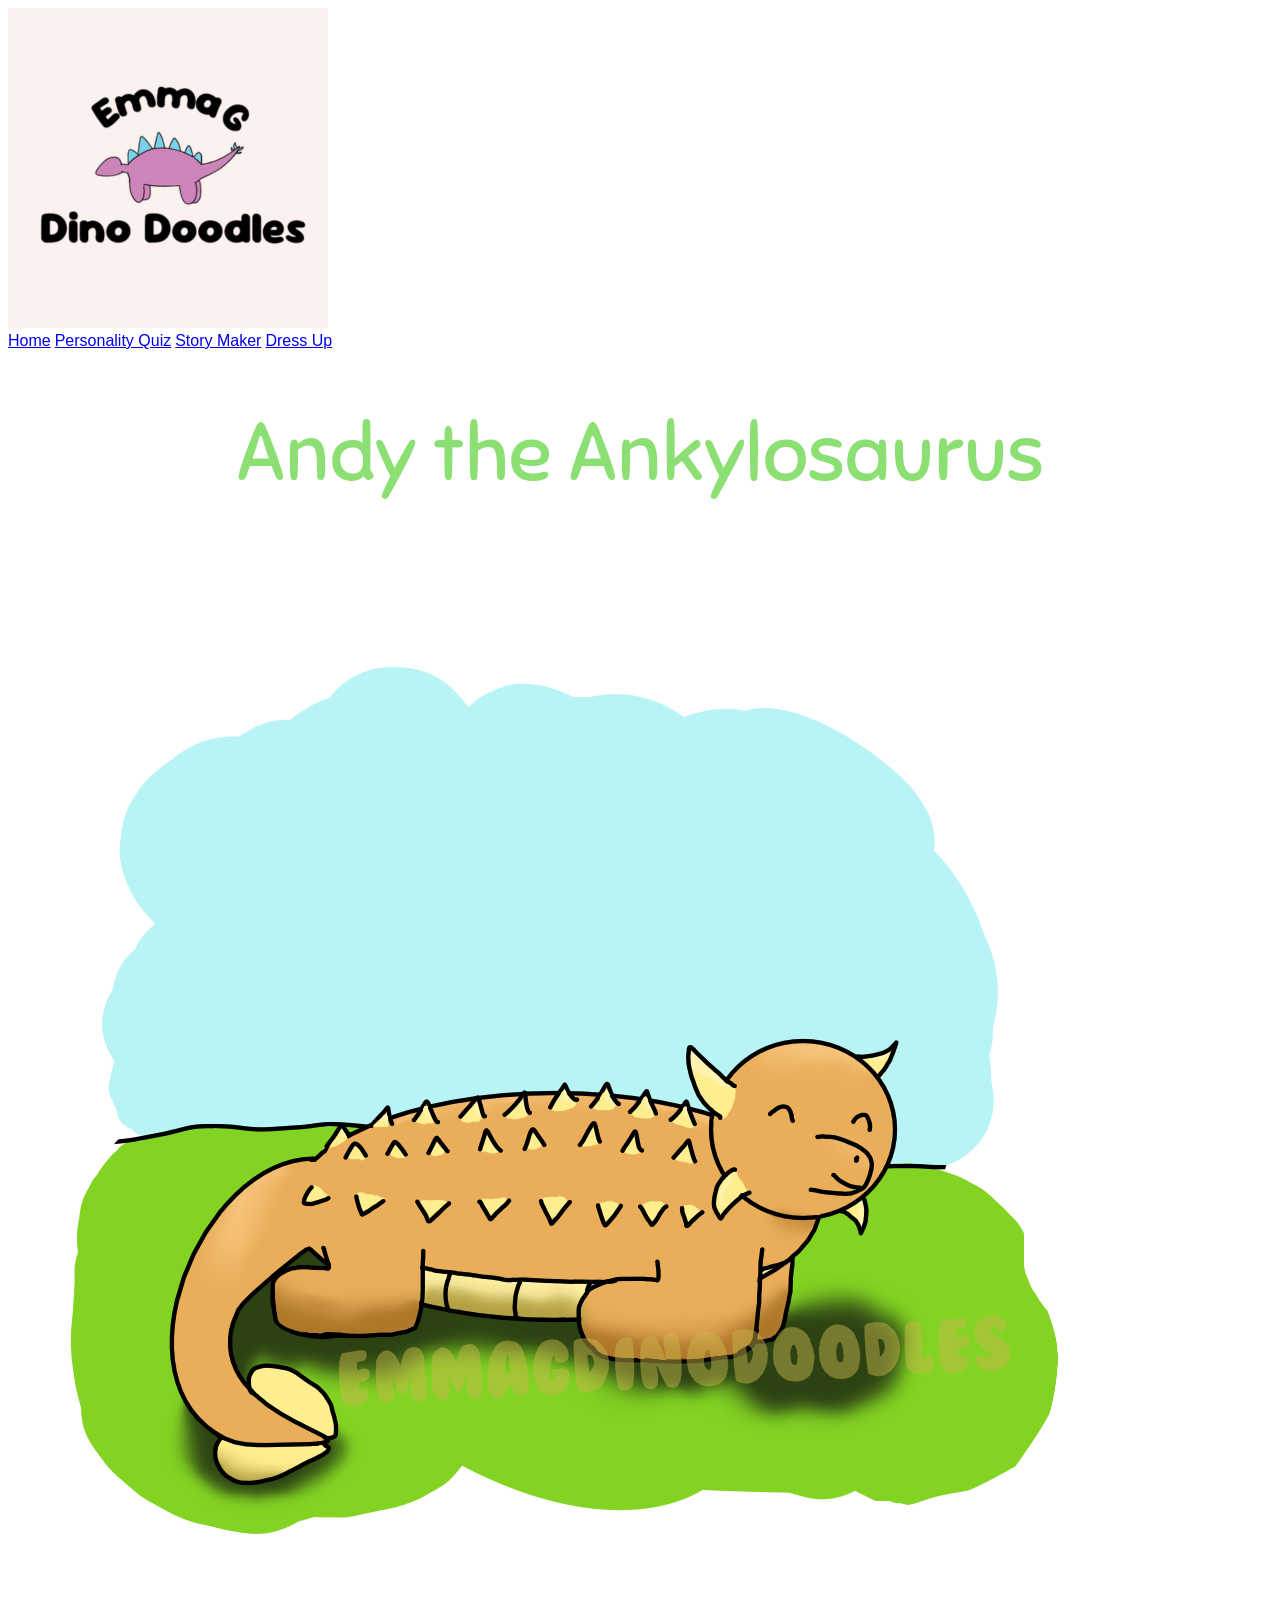
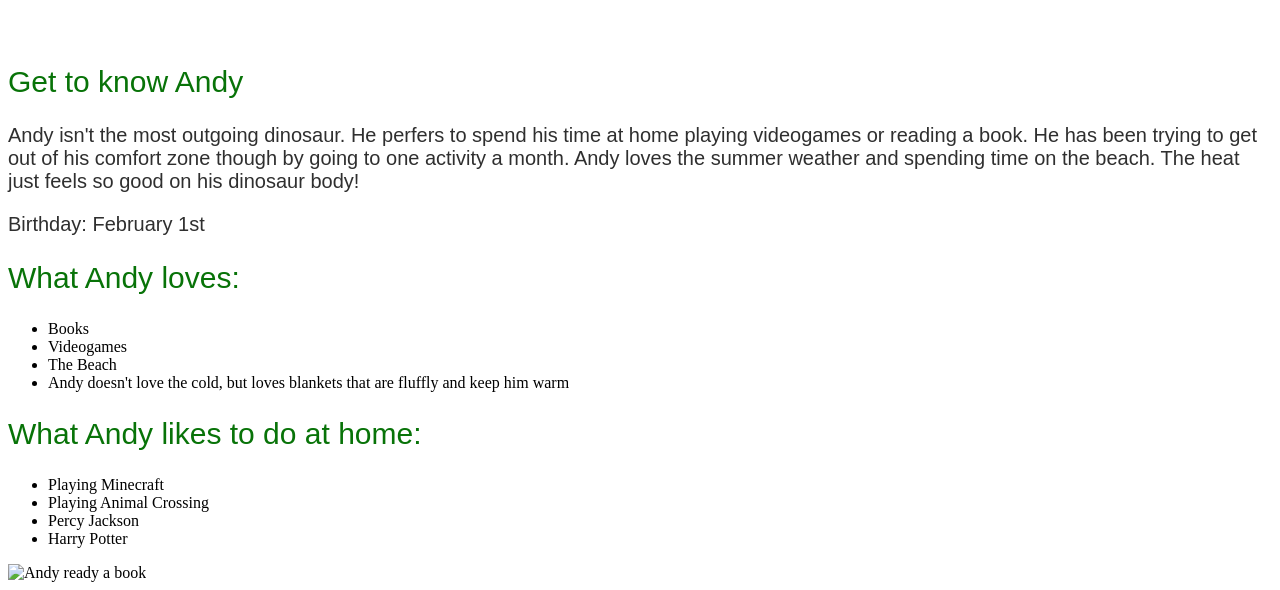
==== Andy.html @ 6ce1e7d9 "Add files via upload" ====
<!DOCTYPE html>
<head>
    <title>Andy</title>
    <meta charset="UTF-8">
    <link rel="preconnect" href="https://fonts.googleapis.com">
    <link rel="preconnect" href="https://fonts.gstatic.com" crossorigin>
    <link href="https://fonts.googleapis.com/css2?family=Sniglet:wght@400;800&display=swap" rel="stylesheet">
    <meta name="viewport" content="width=device-width, initial-scale=1.0">
    <link rel="stylesheet" href="style.css">
</head>

<body>
    <header class="site-header">
    <a class="logo" href="index.html"><img src="Cream.png" alt="Emma G Dino Doodles logo"></a>

    <nav class="main-nav" aria-label="Main navigation">
      <a href="index.html">Home</a>
      <a href="quiz.html">Personality Quiz</a>
      <a href="#" aria-disabled="true">Story Maker</a>
      <a href="#" aria-disabled="true">Dress Up</a>
    </nav>
  </header>
  <h1>Andy the Ankylosaurus</h1>
  <img src="Andy.png" alt="Andy the Ankylosaurus">
  <h2>Get to know Andy</h2>
  <p>Andy isn't the most outgoing dinosaur. He perfers to spend his time at home playing videogames or reading a book. 
    He has been trying to get out of his comfort zone though by going to one activity a month. 
    Andy loves the summer weather and spending time on the beach. 
    The heat just feels so good on his dinosaur body!</p>

  <p>Birthday: February 1st</p>

  <h2>What Andy loves:</h2>
  <ul>
    <li>Books</li>
    <li>Videogames</li>
    <li>The Beach</li>
    <li>Andy doesn't love the cold, but loves blankets that are fluffly and keep him warm</li>
  </ul>

  <h2>What Andy likes to do at home:</h2>
  <ul>
    <li>Playing Minecraft</li>
    <li>Playing Animal Crossing</li>
    <li>Percy Jackson</li>
    <li>Harry Potter</li>
  </ul>

  <img src="_blank" alt="Andy ready a book">

</body>
---- style.css ----
h1{
  font-family: "Sniglet", sans-serif;
  font-weight: 400;
  color: rgb(139, 223, 115);
  text-align: center;
  font-size: 80px;
}
h2{
  font-family: "Singlet", sans-serif;
  font-weight: 400;
  color: rgb(8, 115, 8);
  font-size: 30px;
}

p{
  font-family: Arial, Helvetica, sans-serif;
  font-size: 20px;
  color: rgb(47, 47, 47);
  
}

a{
  font-family: Arial, Helvetica, sans-serif;
}

.logo{
  width: 70px;
  height: auto;
}
.header{
  display: flex;
  align-items: center;
  gap: 15px;
}

.dino_images{
  width: 270px;
  height: auto;
}

.character-grid{
  display: grid;
  grid-template-columns: repeat(3, 1fr);
  gap: 30px
}

.character-grid a{
  display: flex;
  flex-direction: column;
  align-items: center;
  text-decoration: none;
}

.character-grid h3{
  margin-top: 10px;
  text-align: center;
}

fieldset label{
  display: flex;
  align-items: center;
  gap: 8px;
  margin-bottom: 10px;
  cursor: pointer;
  font-family: Arial, Helvetica, sans-serif;
  font-size: 15px;
  color: rgb(47, 47, 47);
}

fieldset input[type="radio"] {
  margin: 0;
}

.question-text{
  font-family: Arial, Helvetica, sans-serif;
  font-size: 20px;
  color: rgb(8, 115, 8);
}

.question-number{
  font-family: Arial, Helvetica, sans-serif;
  font-size: 20px;
  color: rgb(8, 115, 8);
}

button{
  width: 200px;
  height: 50px;
  background-color: rgb(139, 223, 115);
  color: white;
  font-family: Arial, Helvetica, sans-serif;
  font-size: 15px;
  border-radius: 999px;
  border: none;

}
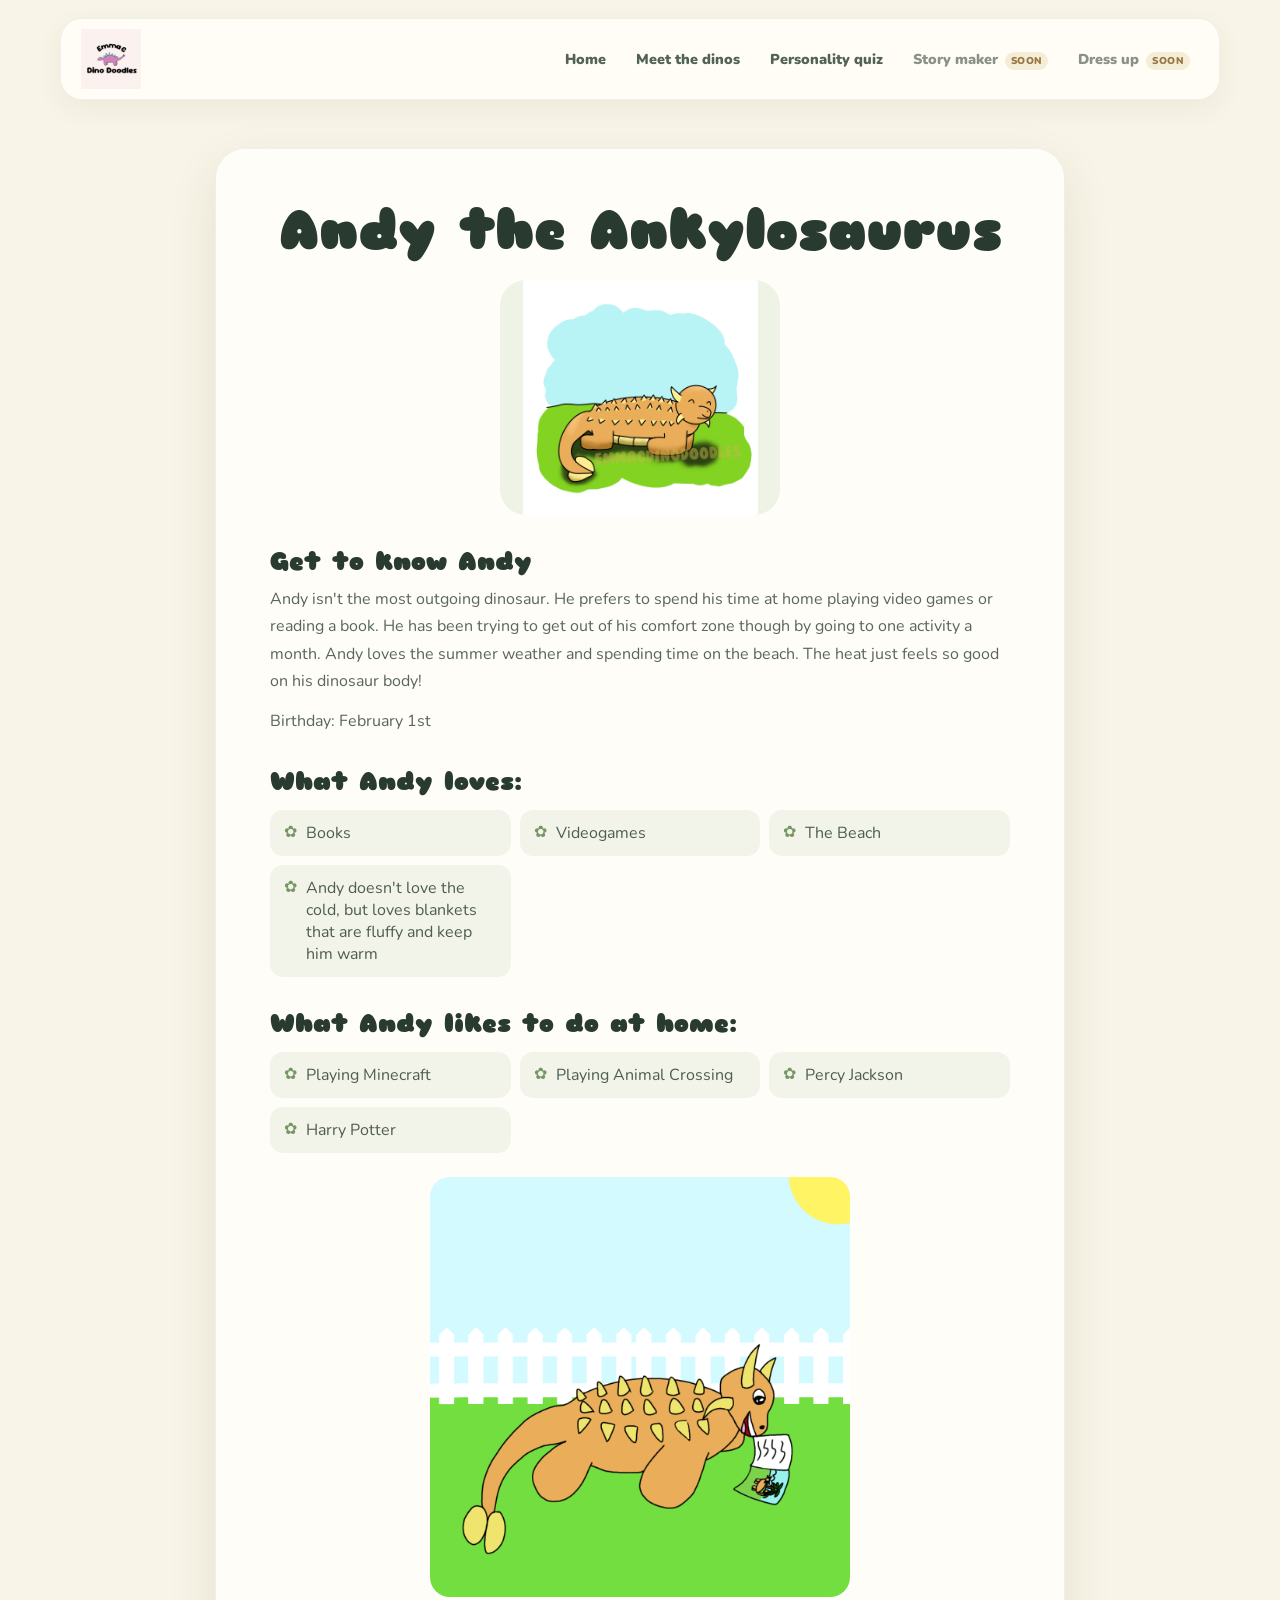
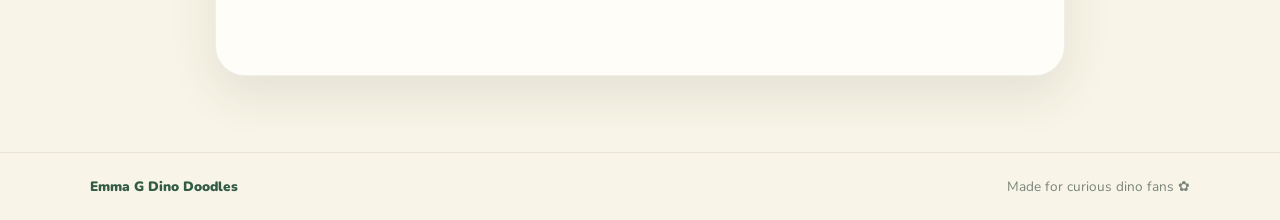
==== commit c566eabb: "updated pretty version updated pretty version" ====
--- a/Andy.html
+++ b/Andy.html
@@ -1,29 +1,32 @@
 <!DOCTYPE html>
+<html lang="en">
 <head>
-    <title>Andy</title>
-    <meta charset="UTF-8">
-    <link rel="preconnect" href="https://fonts.googleapis.com">
-    <link rel="preconnect" href="https://fonts.gstatic.com" crossorigin>
-    <link href="https://fonts.googleapis.com/css2?family=Sniglet:wght@400;800&display=swap" rel="stylesheet">
-    <meta name="viewport" content="width=device-width, initial-scale=1.0">
-    <link rel="stylesheet" href="style.css">
+  <meta charset="UTF-8">
+  <meta name="viewport" content="width=device-width, initial-scale=1.0">
+  <meta name="theme-color" content="#f8f4e7">
+  <meta name="description" content="Meet the Emma G Dino Doodles crew and find the dinosaur that matches your vibe.">
+  <link rel="preconnect" href="https://fonts.googleapis.com">
+  <link rel="preconnect" href="https://fonts.gstatic.com" crossorigin>
+  <link href="https://fonts.googleapis.com/css2?family=Nunito:wght@400;600;700;800;900&family=Sniglet:wght@400;800&display=swap" rel="stylesheet">
+  <link rel="stylesheet" href="style.css">
+  <title>Andy | Dino World</title>
 </head>
-
 <body>
-    <header class="site-header">
-    <a class="logo" href="index.html"><img src="Cream.png" alt="Emma G Dino Doodles logo"></a>
-
-    <nav class="main-nav" aria-label="Main navigation">
-      <a href="index.html">Home</a>
-      <a href="quiz.html">Personality Quiz</a>
-      <a href="#" aria-disabled="true">Story Maker</a>
-      <a href="#" aria-disabled="true">Dress Up</a>
-    </nav>
-  </header>
+<header class="site-header">
+  <a class="brand" href="index.html" aria-label="Emma G Dino Doodles home"><img src="Cream.png" alt="Emma G Dino Doodles"></a>
+  <nav class="main-nav" aria-label="Main navigation">
+    <a href="index.html">Home</a>
+    <a href="dinos.html">Meet the dinos</a>
+    <a href="quiz.html">Personality quiz</a>
+    <span class="nav-soon">Story maker <span>Soon</span></span>
+    <span class="nav-soon">Dress up <span>Soon</span></span>
+  </nav>
+</header>
+<main class="profile-main"><article class="profile-card">
   <h1>Andy the Ankylosaurus</h1>
   <img src="Andy.png" alt="Andy the Ankylosaurus">
   <h2>Get to know Andy</h2>
-  <p>Andy isn't the most outgoing dinosaur. He perfers to spend his time at home playing videogames or reading a book. 
+  <p>Andy isn't the most outgoing dinosaur. He prefers to spend his time at home playing video games or reading a book. 
     He has been trying to get out of his comfort zone though by going to one activity a month. 
     Andy loves the summer weather and spending time on the beach. 
     The heat just feels so good on his dinosaur body!</p>
@@ -35,7 +38,7 @@
     <li>Books</li>
     <li>Videogames</li>
     <li>The Beach</li>
-    <li>Andy doesn't love the cold, but loves blankets that are fluffly and keep him warm</li>
+    <li>Andy doesn't love the cold, but loves blankets that are fluffy and keep him warm</li>
   </ul>
 
   <h2>What Andy likes to do at home:</h2>
@@ -46,6 +49,10 @@
     <li>Harry Potter</li>
   </ul>
 
-  <img src="_blank" alt="Andy ready a book">
+  <img class="profile-extra-image" src="Andy reading.png" alt="Andy reading a book">
 
-</body>+
+</article></main>
+<footer class="site-footer"><a href="index.html">Emma G Dino Doodles</a><span>Made for curious dino fans <span aria-hidden="true">✿</span></span></footer>
+</body>
+</html>
--- a/style.css
+++ b/style.css
@@ -1,98 +1,131 @@
-
-
-h1{
-  font-family: "Sniglet", sans-serif;
-  font-weight: 400;
-  color: rgb(139, 223, 115);
-  text-align: center;
-  font-size: 80px;
+:root {
+  color-scheme: light;
+  --ink: #293b31;
+  --muted: #65746a;
+  --forest: #315b45;
+  --leaf: #6f9661;
+  --cream: #f8f4e7;
+  --paper: #fffdf7;
+  --line: #e8e3d2;
+  --gold: #efbb54;
+  --shadow: 0 18px 48px rgba(52, 70, 51, .10);
+  font-family: "Nunito", sans-serif;
+  color: var(--ink);
+  background: var(--cream);
 }
-h2{
-  font-family: "Singlet", sans-serif;
-  font-weight: 400;
-  color: rgb(8, 115, 8);
-  font-size: 30px;
+* { box-sizing: border-box; }
+html { scroll-behavior: smooth; }
+body { min-height: 100vh; margin: 0; background: var(--cream); color: var(--ink); }
+a { color: inherit; }
+h1, h2, h3 { margin-top: 0; color: var(--ink); font-family: "Sniglet", "Nunito", sans-serif; }
+p { line-height: 1.7; }
+.site-header {
+  position: relative; z-index: 2; display: flex; align-items: center; justify-content: space-between; gap: 24px;
+  width: min(1160px, calc(100% - 40px)); margin: 18px auto 0; padding: 10px 16px 10px 20px;
+  border: 1px solid rgba(49,91,69,.08); border-radius: 22px; background: rgba(255,253,247,.96);
+  box-shadow: 0 8px 28px rgba(50,65,48,.06);
 }
-
-p{
-  font-family: Arial, Helvetica, sans-serif;
-  font-size: 20px;
-  color: rgb(47, 47, 47);
-  
+.brand { display: inline-flex; flex: 0 0 auto; align-items: center; }
+.brand img { display: block; width: auto; max-width: 195px; max-height: 60px; object-fit: contain; }
+.main-nav { display: flex; flex-wrap: wrap; align-items: center; justify-content: flex-end; gap: 4px; }
+.main-nav a, .nav-soon { padding: 11px 13px; border-radius: 999px; color: #526257; font-size: .9rem; font-weight: 900; text-decoration: none; white-space: nowrap; }
+.main-nav a { transition: background .2s, color .2s, transform .2s; }
+.main-nav a:hover, .main-nav a:focus-visible { transform: translateY(-1px); outline: none; background: #eff3e6; color: var(--forest); }
+.nav-soon { color: #899188; cursor: default; }
+.nav-soon span { margin-left: 3px; padding: 2px 6px; border-radius: 999px; background: #f5edd8; color: #987642; font-size: .62rem; letter-spacing: .04em; text-transform: uppercase; }
+main { width: min(1100px, calc(100% - 40px)); margin: 0 auto; }
+.welcome-hero { display: grid; min-height: 455px; grid-template-columns: 1.05fr .95fr; align-items: center; gap: 55px; padding: 70px 24px 64px; }
+.hero-copy { max-width: 540px; }
+.eyebrow, .card-kicker { margin: 0 0 13px; color: #6d8c5c; font-size: .76rem; font-weight: 900; letter-spacing: .13em; text-transform: uppercase; }
+.welcome-hero h1 { margin: 0 0 22px; font-size: clamp(2.8rem, 5vw, 4.55rem); letter-spacing: -.035em; line-height: .99; }
+.welcome-hero h1 span { color: #72955c; }
+.hero-copy > p:not(.eyebrow):not(.hero-note) { max-width: 470px; margin: 0 0 25px; color: #627066; font-size: 1.08rem; }
+.button { display: inline-flex; min-height: 52px; align-items: center; justify-content: center; gap: 14px; padding: 0 23px; border: 0; border-radius: 999px; background: var(--forest); box-shadow: 0 8px 18px rgba(49,91,69,.18); color: #fff; cursor: pointer; font: 900 1rem "Nunito", sans-serif; text-decoration: none; transition: transform .18s, box-shadow .18s, background .18s; }
+.button:hover, .button:focus-visible { transform: translateY(-2px); outline: 3px solid rgba(111,157,102,.25); background: #264c39; box-shadow: 0 12px 24px rgba(49,91,69,.22); }
+.hero-note { margin: 12px 0 0 8px; color: #829086; font-size: .82rem; font-weight: 700; }
+.sun { position: absolute; top: 13%; right: 16%; width: 87px; height: 87px; border-radius: 50%; background: #f2c561; box-shadow: 0 0 0 14px rgba(242,197,97,.16); }
+.hill { position: absolute; border-radius: 50% 50% 0 0; }
+.hill-back { bottom: -40px; left: -12%; width: 125%; height: 180px; transform: rotate(-7deg); background: #bdd29b; }
+.hill-front { bottom: -49px; left: -6%; width: 125%; height: 130px; transform: rotate(6deg); background: #86ad72; }
+.hero-dino { position: absolute; z-index: 1; filter: drop-shadow(0 11px 7px rgba(60,83,46,.16)); }
+.hero-dino-one { bottom: 18px; left: 15%; transform: rotate(-5deg); font-size: clamp(7rem, 15vw, 11.5rem); }
+.hero-dino-two { right: 9%; bottom: 36px; transform: scaleX(-1) rotate(-7deg); font-size: clamp(5.6rem, 12vw, 8rem); }
+.hero-photo {
+  position: relative;
+  display: block;
+  width: 100%;
+  max-width: 450px;
+  max-height: 380px;
+  height: auto;
+  justify-self: center;
+  align-self: center;
+  object-fit: contain;
+  border-radius: 20px;
 }
-
-a{
-  font-family: Arial, Helvetica, sans-serif;
+.sparkle { position: absolute; z-index: 1; color: #fff9dd; font-size: 2rem; }.sparkle-one { top: 20%; left: 14%; }.sparkle-two { top: 40%; right: 21%; color: #e69480; }
+.feature-section, .character-section { padding: 44px 0 58px; }
+.section-heading { max-width: 650px; margin: 0 auto 30px; text-align: center; }
+.section-heading h1, .section-heading h2 { margin: 0 0 9px; font-size: clamp(2rem, 3.2vw, 2.8rem); line-height: 1.1; }
+.section-heading > p:last-child { margin: 0; color: var(--muted); }
+.feature-grid { display: grid; grid-template-columns: repeat(3,1fr); gap: 18px; }
+.feature-card { position: relative; min-height: 258px; padding: 27px 25px 24px; border: 1px solid rgba(49,91,69,.07); border-radius: 23px; background: var(--paper); box-shadow: 0 10px 30px rgba(52,70,51,.055); }
+.feature-quiz { background: #f1f5e8; }.feature-story { background: #f5f0df; }.feature-dress { background: #f6ece5; }
+.feature-icon { display: grid; width: 43px; height: 43px; place-items: center; border-radius: 15px; background: rgba(255,255,255,.78); color: var(--forest); font-size: 1.4rem; font-weight: 900; }
+.card-kicker { margin: 17px 0 5px; font-size: .68rem; }
+.feature-card h3 { margin: 0 0 8px; font-size: 1.38rem; }
+.feature-card > p:not(.card-kicker) { min-height: 52px; margin: 0 0 14px; color: var(--muted); font-size: .93rem; line-height: 1.55; }
+.text-link { color: var(--forest); font-size: .9rem; font-weight: 900; text-decoration: none; }.text-link:hover { text-decoration: underline; text-underline-offset: 3px; }.disabled-link { color: #788278; font-size: .82rem; }
+.character-section { padding-top: 54px; border-top: 1px solid var(--line); }
+.character-grid { display: grid; grid-template-columns: repeat(3,1fr); gap: 17px; }
+.character-tile { --tile: #edf2df; display: flex; min-height: 205px; flex-direction: column; align-items: center; padding: 16px 12px 19px; border: 1px solid rgba(49,91,69,.07); border-radius: 22px; background: var(--tile); text-align: center; text-decoration: none; transition: transform .2s, box-shadow .2s; }
+.character-tile:hover, .character-tile:focus-visible { transform: translateY(-4px) rotate(-.5deg); outline: 3px solid rgba(111,157,102,.24); box-shadow: var(--shadow); }
+.tile-green{--tile:#e8f0dc}.tile-blue{--tile:#e7f1ef}.tile-pink{--tile:#f6e9e3}.tile-yellow{--tile:#f5efd9}.tile-peach{--tile:#f6e9dc}.tile-lilac{--tile:#eeebf5}.tile-mint{--tile:#e5f0e6}.tile-sky{--tile:#e4eef5}.tile-rose{--tile:#f4e8e8}
+.tile-emoji { display: grid; min-height: 116px; place-items: center; font-size: 5.3rem; line-height: 1; filter: drop-shadow(0 6px 4px rgba(50,70,50,.1)); }
+.dino-image { display: none; width: 122px; height: 116px; object-fit: contain; }
+.character-tile:has(.dino-image[src]:not([hidden])) .dino-image { display: block; }
+.character-tile:has(.dino-image[src]:not([hidden])) .tile-emoji { display: none; }
+.dino-image[hidden] { display: none !important; }
+.character-name { font: 800 1.18rem "Sniglet", sans-serif; }.character-kind { margin-top: 2px; color: #6d7b70; font-size: .79rem; font-weight: 700; }
+.site-footer { display: flex; justify-content: space-between; gap: 20px; padding: 24px max(24px,calc((100% - 1100px)/2)); border-top: 1px solid var(--line); color: #79857b; font-size: .85rem; }
+.site-footer a { color: var(--forest); font-weight: 900; text-decoration: none; }
+/* Dinosaur bios */
+.profile-main { max-width: 850px; padding: 48px 0 76px; }
+.profile-card { padding: clamp(26px,5vw,54px); border: 1px solid rgba(49,91,69,.08); border-radius: 30px; background: var(--paper); box-shadow: var(--shadow); }
+.profile-card h1 { margin: 0 0 20px; font-size: clamp(2.25rem,5vw,3.4rem); line-height: 1.05; text-align: center; }
+.profile-card > img:first-of-type, .profile-art { display: grid; width: min(100%,280px); height: 235px; place-items: center; margin: 0 auto 24px; border-radius: 26px; background: #eef3e5; object-fit: contain; }
+.profile-art { font-size: 8rem; }
+.profile-card h2 { margin: 31px 0 9px; font-size: 1.55rem; }
+.profile-card p { margin: 0 0 13px; color: #58665c; }
+.profile-card ul { display: grid; grid-template-columns: repeat(auto-fit,minmax(190px,1fr)); gap: 9px; margin: 13px 0 24px; padding: 0; list-style: none; }
+.profile-card li { position: relative; padding: 12px 15px 12px 36px; border-radius: 13px; background: #f2f4e9; color: #4e5d51; }
+.profile-card li::before { position: absolute; top: 11px; left: 14px; color: #769664; content: "✿"; }
+.profile-card > img:not(:first-of-type), .profile-extra-image { display: block; max-width: 100%; max-height: 420px; margin: 24px auto; border-radius: 20px; object-fit: contain; }
+/* Quiz */
+.quiz-page { max-width: 920px; padding: 52px 0 76px; }
+.quiz-intro { max-width: 650px; margin: 0 auto 28px; text-align: center; }
+.quiz-intro h1 { margin: 0 0 12px; font-size: clamp(2.4rem,5vw,3.7rem); line-height: 1.05; }
+.quiz-intro > p:last-child { margin: 0; color: var(--muted); }
+.quiz-card, .result-card { padding: clamp(20px,4vw,38px); border: 1px solid rgba(49,91,69,.08); border-radius: 28px; background: var(--paper); box-shadow: var(--shadow); }
+.quiz-part { display: grid; grid-template-columns: repeat(2,minmax(0,1fr)); gap: 16px; margin-bottom: 22px; }
+.quiz-card fieldset { min-width: 0; margin: 0; padding: 18px; border: 1px solid #e9eadc; border-radius: 18px; background: #fffef9; }
+.quiz-card legend { display: flex; gap: 9px; align-items: flex-start; padding: 0 4px 9px 0; font-weight: 900; line-height: 1.35; }
+.question-number { display: grid; width: 26px; height: 26px; flex: 0 0 26px; place-items: center; border-radius: 50%; background: #789a66; color: white; font-size: .82rem; }
+.question-text { padding-top: 3px; }
+.quiz-card label { display: flex; gap: 9px; align-items: flex-start; margin: 5px 0; padding: 9px 10px; border-radius: 11px; color: #536057; cursor: pointer; font-size: .9rem; line-height: 1.4; transition: background .15s; }
+.quiz-card label:hover { background: #f1f4e9; }
+.quiz-card input[type="radio"] { flex: 0 0 auto; margin: 2px 0 0; accent-color: #547d55; }
+.quiz-card > .button { display: flex; margin: 4px auto 0; }
+.result-card { margin-top: 22px; text-align: center; }.result-card h2 { margin: 0 0 8px; font-size: 2rem; }.result-card p:not(.eyebrow) { color: var(--muted); }
+.secondary-button { padding: 12px 18px; border: 0; border-radius: 999px; background: #eaf0df; color: var(--forest); cursor: pointer; font: 900 .95rem "Nunito",sans-serif; }
+[hidden] { display: none !important; }
+.directory-page { padding: 48px 0 76px; }.directory-grid { margin-top: 20px; }
+@media (max-width: 760px) {
+  .site-header { width: min(100% - 24px,600px); flex-direction: column; gap: 6px; padding: 10px 12px; }
+  .brand img { max-width: 170px; max-height: 48px; }.main-nav { justify-content: center; gap: 0; }.main-nav a, .nav-soon { padding: 9px 8px; font-size: .76rem; }
+  main { width: min(100% - 28px,650px); }.welcome-hero { grid-template-columns: 1fr; gap: 26px; padding: 54px 4px 36px; }.hero-copy { margin: auto; text-align: center; }.hero-copy > p:not(.eyebrow):not(.hero-note) { margin-right: auto; margin-left: auto; }.hero-photo { height: 290px; }
+  .feature-section, .character-section { padding: 36px 0 44px; }.feature-grid { grid-template-columns: 1fr; }.feature-card { min-height: 0; }.feature-card > p:not(.card-kicker) { min-height: 0; }
+  .character-grid { grid-template-columns: repeat(2,minmax(0,1fr)); gap: 12px; }.character-tile { min-height: 180px; }.tile-emoji, .dino-image { min-height: 100px; height: 100px; font-size: 4.5rem; }
+  .quiz-page { padding-top: 38px; }.quiz-part { grid-template-columns: 1fr; }.quiz-card fieldset { padding: 15px; }.profile-main { padding: 30px 0 50px; }.profile-card { border-radius: 23px; }.profile-card > img:first-of-type, .profile-art { height: 200px; }
+  .site-footer { flex-direction: column; gap: 5px; padding: 22px 18px; text-align: center; }
 }
-
-.logo{
-  width: 70px;
-  height: auto;
-}
-.header{
-  display: flex;
-  align-items: center;
-  gap: 15px;
-}
-
-.dino_images{
-  width: 270px;
-  height: auto;
-}
-
-.character-grid{
-  display: grid;
-  grid-template-columns: repeat(3, 1fr);
-  gap: 30px
-}
-
-.character-grid a{
-  display: flex;
-  flex-direction: column;
-  align-items: center;
-  text-decoration: none;
-}
-
-.character-grid h3{
-  margin-top: 10px;
-  text-align: center;
-}
-
-fieldset label{
-  display: flex;
-  align-items: center;
-  gap: 8px;
-  margin-bottom: 10px;
-  cursor: pointer;
-  font-family: Arial, Helvetica, sans-serif;
-  font-size: 15px;
-  color: rgb(47, 47, 47);
-}
-
-fieldset input[type="radio"] {
-  margin: 0;
-}
-
-.question-text{
-  font-family: Arial, Helvetica, sans-serif;
-  font-size: 20px;
-  color: rgb(8, 115, 8);
-}
-
-.question-number{
-  font-family: Arial, Helvetica, sans-serif;
-  font-size: 20px;
-  color: rgb(8, 115, 8);
-}
-
-button{
-  width: 200px;
-  height: 50px;
-  background-color: rgb(139, 223, 115);
-  color: white;
-  font-family: Arial, Helvetica, sans-serif;
-  font-size: 15px;
-  border-radius: 999px;
-  border: none;
-
-}+@media (prefers-reduced-motion: reduce) { *,*::before,*::after { scroll-behavior: auto !important; transition-duration: .01ms !important; } }
